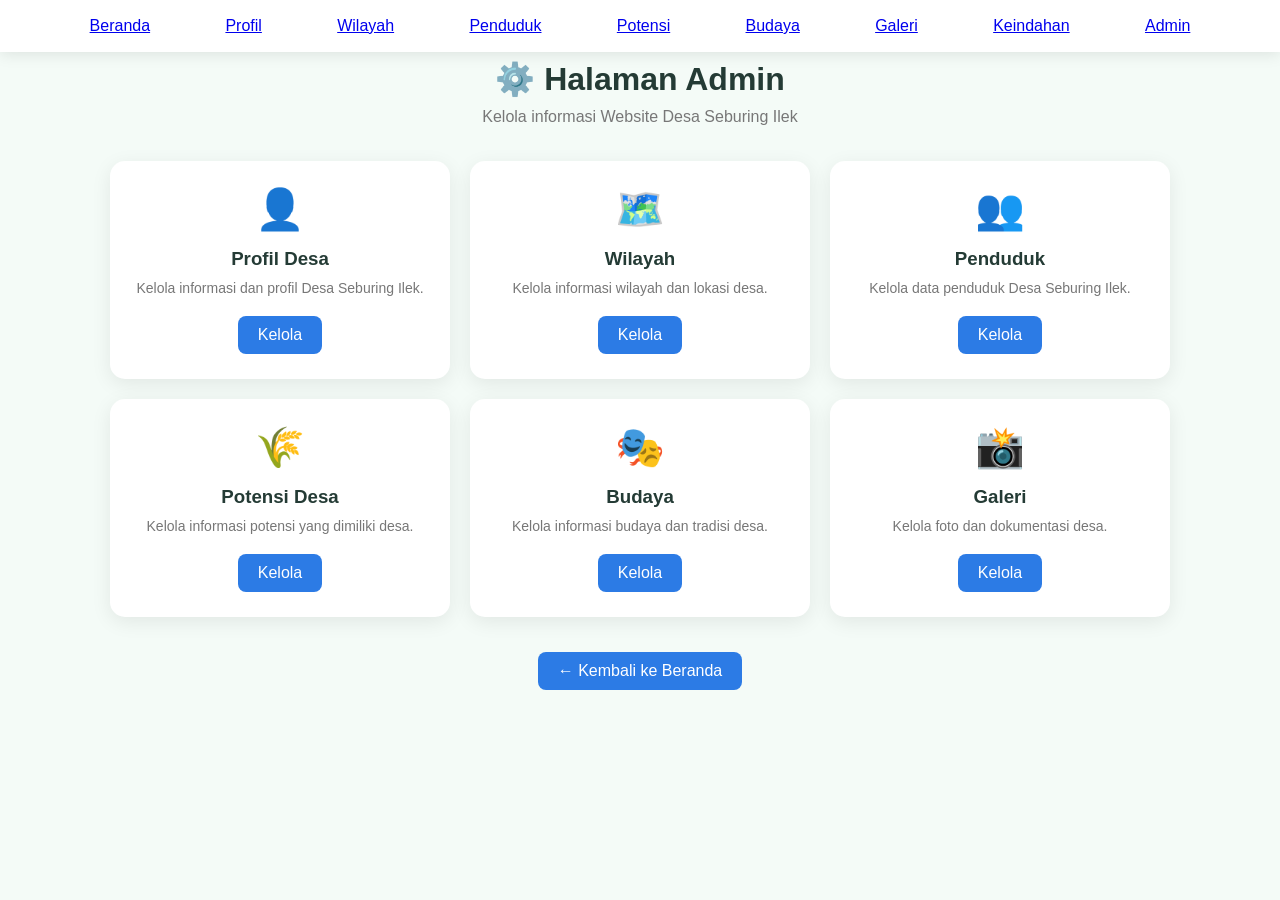
==== admin.html @ 55a8f006 "Update admin.html" ====
<!DOCTYPE html>
<html lang="id">
<head>
    <meta charset="UTF-8">
    <meta name="viewport" content="width=device-width, initial-scale=1.0">

    <title>Admin | Desa Seburing Ilek</title>

    <link rel="stylesheet" href="style.css">

    <style>
        .admin-container {
            max-width: 1100px;
            margin: 40px auto;
            padding: 20px;
        }

        .admin-header {
            text-align: center;
            margin-bottom: 35px;
        }

        .admin-header h1 {
            margin-bottom: 10px;
        }

        .admin-header p {
            color: #777;
        }

        .admin-grid {
            display: grid;
            grid-template-columns: repeat(3, 1fr);
            gap: 20px;
        }

        .admin-card {
            background: white;
            padding: 25px;
            border-radius: 15px;
            text-align: center;
            box-shadow: 0 5px 20px rgba(0,0,0,0.08);
            transition: 0.3s;
        }

        .admin-card:hover {
            transform: translateY(-5px);
        }

        .admin-icon {
            font-size: 40px;
            margin-bottom: 15px;
        }

        .admin-card h3 {
            margin-bottom: 10px;
        }

        .admin-card p {
            color: #777;
            font-size: 14px;
            margin-bottom: 20px;
        }

        .admin-btn {
            display: inline-block;
            padding: 10px 20px;
            border-radius: 8px;
            background: #2c7be5;
            color: white;
            text-decoration: none;
        }

        .admin-btn:hover {
            opacity: 0.85;
        }

        .kembali {
            text-align: center;
            margin-top: 35px;
        }

        .kembali a {
            text-decoration: none;
        }

        @media (max-width: 768px) {
            .admin-grid {
                grid-template-columns: 1fr;
            }
        }
    </style>
</head>

<body>

    <!-- NAVBAR -->
    <nav>
        <a href="index.html">Beranda</a>
        <a href="profil.html">Profil</a>
        <a href="wilayah.html">Wilayah</a>
        <a href="penduduk.html">Penduduk</a>
        <a href="potensi.html">Potensi</a>
        <a href="budaya.html">Budaya</a>
        <a href="galeri.html">Galeri</a>
        <a href="keindahan.html">Keindahan</a>
        <a href="admin.html">Admin</a>
    </nav>


    <!-- HALAMAN ADMIN -->
    <main class="admin-container">

        <div class="admin-header">
            <h1>⚙️ Halaman Admin</h1>
            <p>Kelola informasi Website Desa Seburing Ilek</p>
        </div>


        <div class="admin-grid">

            <!-- PROFIL -->
            <div class="admin-card">
                <div class="admin-icon">👤</div>

                <h3>Profil Desa</h3>

                <p>
                    Kelola informasi dan profil Desa Seburing Ilek.
                </p>

                <a href="profil.html" class="admin-btn">
                    Kelola
                </a>
            </div>


            <!-- WILAYAH -->
            <div class="admin-card">
                <div class="admin-icon">🗺️</div>

                <h3>Wilayah</h3>

                <p>
                    Kelola informasi wilayah dan lokasi desa.
                </p>

                <a href="wilayah.html" class="admin-btn">
                    Kelola
                </a>
            </div>


            <!-- PENDUDUK -->
            <div class="admin-card">
                <div class="admin-icon">👥</div>

                <h3>Penduduk</h3>

                <p>
                    Kelola data penduduk Desa Seburing Ilek.
                </p>

                <a href="penduduk.html" class="admin-btn">
                    Kelola
                </a>
            </div>


            <!-- POTENSI -->
            <div class="admin-card">
                <div class="admin-icon">🌾</div>

                <h3>Potensi Desa</h3>

                <p>
                    Kelola informasi potensi yang dimiliki desa.
                </p>

                <a href="potensi.html" class="admin-btn">
                    Kelola
                </a>
            </div>


            <!-- BUDAYA -->
            <div class="admin-card">
                <div class="admin-icon">🎭</div>

                <h3>Budaya</h3>

                <p>
                    Kelola informasi budaya dan tradisi desa.
                </p>

                <a href="budaya.html" class="admin-btn">
                    Kelola
                </a>
            </div>


            <!-- GALERI -->
            <div class="admin-card">
                <div class="admin-icon">📸</div>

                <h3>Galeri</h3>

                <p>
                    Kelola foto dan dokumentasi desa.
                </p>

                <a href="galeri.html" class="admin-btn">
                    Kelola
                </a>
            </div>

        </div>


        <div class="kembali">
            <a href="index.html" class="admin-btn">
                ← Kembali ke Beranda
            </a>
        </div>

    </main>

</body>
</html>
---- style.css ----
* {
    margin: 0;
    padding: 0;
    box-sizing: border-box;
    scroll-behavior: smooth;
}

body {
    font-family: Arial, sans-serif;
    background: #f4fbf7;
    color: #243b35;
}

/* NAVBAR */
nav {
    width: 100%;
    background: #ffffff;
    display: flex;
    justify-content: space-between;
    align-items: center;
    padding: 17px 7%;
    position: fixed;
    top: 0;
    left: 0;
    z-index: 1000;
    box-shadow: 0 2px 15px rgba(0,0,0,.1);
}

.logo {
    font-size: 24px;
    font-weight: bold;
    color: #16805c;
}

.logo span {
    color: #f0a83b;
}

nav ul {
    display: flex;
    list-style: none;
    gap: 25px;
}

nav ul li a {
    text-decoration: none;
    color: #263b34;
    font-weight: 600;
    transition: .3s;
}

nav ul li a:hover,
nav ul li a.active {
    color: #16805c;
}

/* HERO */
.hero {
    height: 100vh;
    display: flex;
    align-items: center;
    padding: 100px 8%;
    color: white;
    background:
        linear-gradient(rgba(0,80,55,.62), rgba(0,90,60,.5)),
        url("img/seburing1.jpg") center/cover;
}

.hero-content {
    max-width: 720px;
}

.hero-content small {
    letter-spacing: 4px;
    font-weight: bold;
}

.hero h1 {
    font-size: clamp(45px, 7vw, 78px);
    margin: 15px 0;
    line-height: 1.05;
}

.hero h1 span {
    color: #ffd37a;
}

.hero p {
    font-size: 18px;
    line-height: 1.8;
    margin-bottom: 30px;
}

.btn {
    display: inline-block;
    padding: 13px 25px;
    border-radius: 30px;
    text-decoration: none;
    background: #f0a83b;
    color: white;
    font-weight: bold;
    transition: .3s;
}

.btn:hover {
    transform: translateY(-3px);
    background: #16805c;
}

/* PAGE HEADER */
.page-header {
    margin-top: 70px;
    min-height: 330px;
    display: flex;
    justify-content: center;
    align-items: center;
    text-align: center;
    color: white;
    padding: 40px;
    background:
        linear-gradient(rgba(0,80,55,.7), rgba(0,90,60,.55)),
        url("img/seburing2.jpg") center/cover;
}

.page-header h1 {
    font-size: 52px;
    margin-bottom: 10px;
}

.page-header p {
    font-size: 18px;
}

/* SECTION */
section {
    padding: 80px 8%;
}

.title {
    text-align: center;
    margin-bottom: 45px;
}

.title small {
    color: #16805c;
    font-weight: bold;
    letter-spacing: 3px;
}

.title h2 {
    color: #164d3a;
    font-size: 38px;
    margin-top: 8px;
}

/* CONTENT */
.content {
    max-width: 1100px;
    margin: auto;
}

.two-column {
    display: grid;
    grid-template-columns: 1fr 1fr;
    gap: 50px;
    align-items: center;
}

.two-column img {
    width: 100%;
    height: 400px;
    object-fit: cover;
    border-radius: 22px;
    box-shadow: 0 12px 30px rgba(0,0,0,.12);
}

.text h3 {
    font-size: 30px;
    color: #16805c;
    margin-bottom: 18px;
}

.text p {
    line-height: 1.9;
    margin-bottom: 15px;
}

/* CARDS */
.cards {
    display: grid;
    grid-template-columns: repeat(3, 1fr);
    gap: 25px;
}

.card {
    background: white;
    border-radius: 18px;
    overflow: hidden;
    box-shadow: 0 8px 25px rgba(0,0,0,.08);
    transition: .3s;
}

.card:hover {
    transform: translateY(-7px);
}

.card img {
    width: 100%;
    height: 230px;
    object-fit: cover;
}

.card-body {
    padding: 22px;
}

.card-body h3 {
    color: #16805c;
    margin-bottom: 10px;
}

.card-body p {
    font-size: 14px;
    line-height: 1.7;
}

/* GALERI */
.gallery {
    display: grid;
    grid-template-columns: repeat(4, 1fr);
    gap: 18px;
}

.gallery img {
    width: 100%;
    height: 230px;
    object-fit: cover;
    border-radius: 15px;
    transition: .3s;
}

.gallery img:hover {
    transform: scale(1.03);
}

/* LOCATION */
.map {
    max-width: 1000px;
    margin: auto;
}

.map iframe {
    width: 100%;
    height: 430px;
    border: 0;
    border-radius: 20px;
    box-shadow: 0 10px 30px rgba(0,0,0,.12);
}

/* FOOTER */
footer {
    background: #104c3b;
    color: white;
    text-align: center;
    padding: 35px 20px;
}

footer h3 {
    color: #ffd37a;
    margin-bottom: 10px;
}

footer p {
    font-size: 14px;
    opacity: .9;
}

/* RESPONSIVE */
@media(max-width: 850px) {

    nav {
        padding: 15px 5%;
    }

    nav ul {
        gap: 10px;
    }

    nav ul li a {
        font-size: 11px;
    }

    .two-column {
        grid-template-columns: 1fr;
    }

    .cards {
        grid-template-columns: 1fr;
    }

    .gallery {
        grid-template-columns: repeat(2, 1fr);
    }

    .page-header h1 {
        font-size: 38px;
    }
}

@media(max-width: 500px) {

    nav ul {
        display: none;
    }

    .hero h1 {
        font-size: 43px;
    }

    .gallery {
        grid-template-columns: 1fr;
    }
}
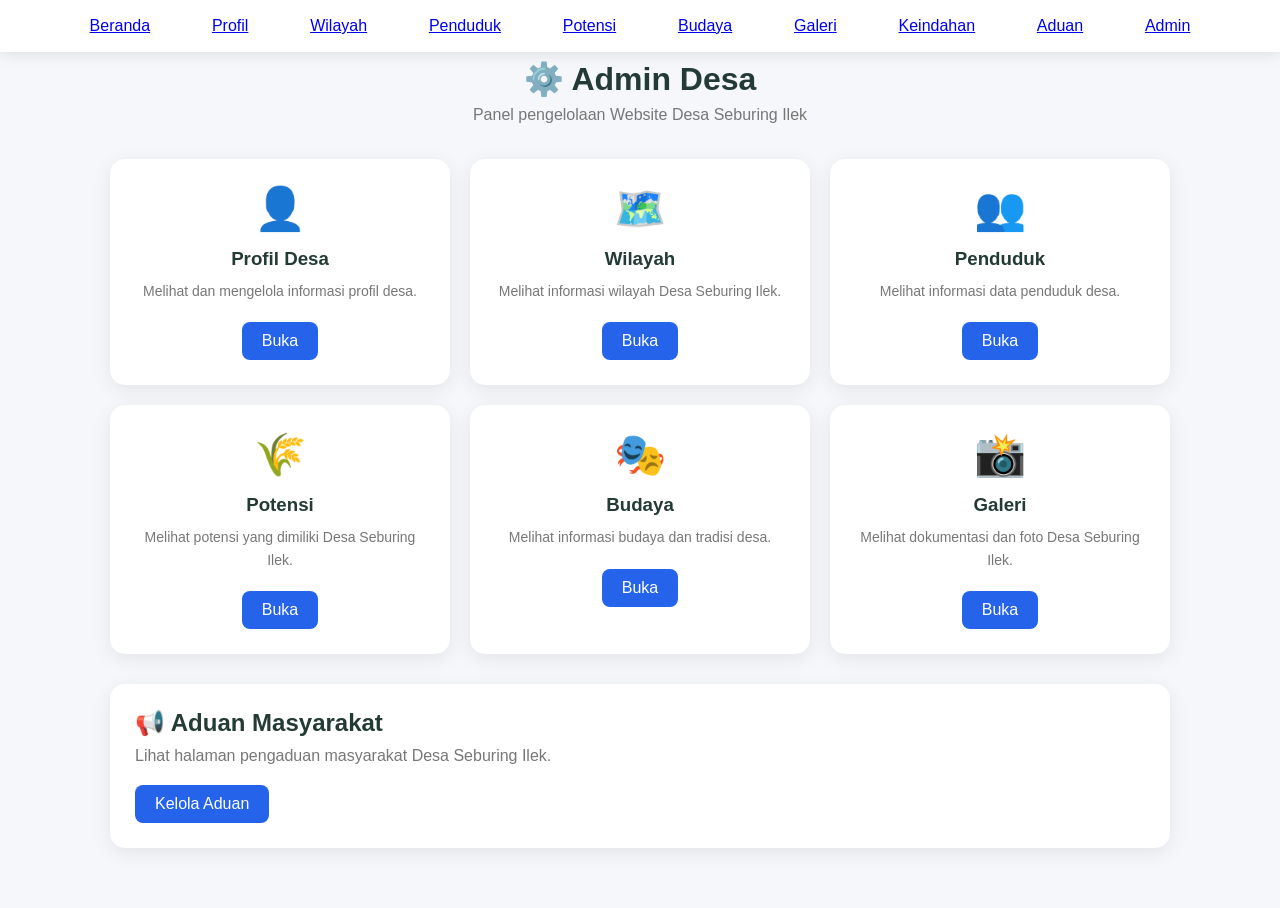
==== commit e460c08e: "Update admin.html" ====
--- a/admin.html
+++ b/admin.html
@@ -9,22 +9,27 @@
     <link rel="stylesheet" href="style.css">
 
     <style>
-        .admin-container {
+        body {
+            background: #f5f7fb;
+        }
+
+        .admin-page {
             max-width: 1100px;
             margin: 40px auto;
             padding: 20px;
         }
 
-        .admin-header {
+        .admin-title {
             text-align: center;
             margin-bottom: 35px;
         }
 
-        .admin-header h1 {
-            margin-bottom: 10px;
-        }
-
-        .admin-header p {
+        .admin-title h1 {
+            font-size: 32px;
+            margin-bottom: 8px;
+        }
+
+        .admin-title p {
             color: #777;
         }
 
@@ -40,15 +45,15 @@
             border-radius: 15px;
             text-align: center;
             box-shadow: 0 5px 20px rgba(0,0,0,0.08);
-            transition: 0.3s;
+            transition: .3s;
         }
 
         .admin-card:hover {
             transform: translateY(-5px);
         }
 
-        .admin-icon {
-            font-size: 40px;
+        .admin-card .icon {
+            font-size: 42px;
             margin-bottom: 15px;
         }
 
@@ -59,32 +64,47 @@
         .admin-card p {
             color: #777;
             font-size: 14px;
+            line-height: 1.6;
             margin-bottom: 20px;
         }
 
         .admin-btn {
             display: inline-block;
             padding: 10px 20px;
-            border-radius: 8px;
-            background: #2c7be5;
+            background: #2563eb;
             color: white;
             text-decoration: none;
+            border-radius: 8px;
         }
 
         .admin-btn:hover {
-            opacity: 0.85;
-        }
-
-        .kembali {
-            text-align: center;
-            margin-top: 35px;
-        }
-
-        .kembali a {
-            text-decoration: none;
-        }
-
-        @media (max-width: 768px) {
+            background: #1d4ed8;
+        }
+
+        .aduan-box {
+            margin-top: 30px;
+            background: white;
+            padding: 25px;
+            border-radius: 15px;
+            box-shadow: 0 5px 20px rgba(0,0,0,0.08);
+        }
+
+        .aduan-box h2 {
+            margin-bottom: 10px;
+        }
+
+        .aduan-box p {
+            color: #777;
+            margin-bottom: 20px;
+        }
+
+        @media (max-width: 800px) {
+            .admin-grid {
+                grid-template-columns: repeat(2, 1fr);
+            }
+        }
+
+        @media (max-width: 550px) {
             .admin-grid {
                 grid-template-columns: 1fr;
             }
@@ -104,123 +124,108 @@
         <a href="budaya.html">Budaya</a>
         <a href="galeri.html">Galeri</a>
         <a href="keindahan.html">Keindahan</a>
+        <a href="aduan.html">Aduan</a>
         <a href="admin.html">Admin</a>
     </nav>
 
 
-    <!-- HALAMAN ADMIN -->
-    <main class="admin-container">
-
-        <div class="admin-header">
-            <h1>⚙️ Halaman Admin</h1>
-            <p>Kelola informasi Website Desa Seburing Ilek</p>
+    <main class="admin-page">
+
+        <div class="admin-title">
+            <h1>⚙️ Admin Desa</h1>
+            <p>Panel pengelolaan Website Desa Seburing Ilek</p>
         </div>
 
 
         <div class="admin-grid">
 
-            <!-- PROFIL -->
-            <div class="admin-card">
-                <div class="admin-icon">👤</div>
-
+            <div class="admin-card">
+                <div class="icon">👤</div>
                 <h3>Profil Desa</h3>
-
-                <p>
-                    Kelola informasi dan profil Desa Seburing Ilek.
-                </p>
-
+                <p>
+                    Melihat dan mengelola informasi profil desa.
+                </p>
                 <a href="profil.html" class="admin-btn">
-                    Kelola
-                </a>
-            </div>
-
-
-            <!-- WILAYAH -->
-            <div class="admin-card">
-                <div class="admin-icon">🗺️</div>
-
+                    Buka
+                </a>
+            </div>
+
+
+            <div class="admin-card">
+                <div class="icon">🗺️</div>
                 <h3>Wilayah</h3>
-
-                <p>
-                    Kelola informasi wilayah dan lokasi desa.
-                </p>
-
+                <p>
+                    Melihat informasi wilayah Desa Seburing Ilek.
+                </p>
                 <a href="wilayah.html" class="admin-btn">
-                    Kelola
-                </a>
-            </div>
-
-
-            <!-- PENDUDUK -->
-            <div class="admin-card">
-                <div class="admin-icon">👥</div>
-
+                    Buka
+                </a>
+            </div>
+
+
+            <div class="admin-card">
+                <div class="icon">👥</div>
                 <h3>Penduduk</h3>
-
-                <p>
-                    Kelola data penduduk Desa Seburing Ilek.
-                </p>
-
+                <p>
+                    Melihat informasi data penduduk desa.
+                </p>
                 <a href="penduduk.html" class="admin-btn">
-                    Kelola
-                </a>
-            </div>
-
-
-            <!-- POTENSI -->
-            <div class="admin-card">
-                <div class="admin-icon">🌾</div>
-
-                <h3>Potensi Desa</h3>
-
-                <p>
-                    Kelola informasi potensi yang dimiliki desa.
-                </p>
-
+                    Buka
+                </a>
+            </div>
+
+
+            <div class="admin-card">
+                <div class="icon">🌾</div>
+                <h3>Potensi</h3>
+                <p>
+                    Melihat potensi yang dimiliki Desa Seburing Ilek.
+                </p>
                 <a href="potensi.html" class="admin-btn">
-                    Kelola
-                </a>
-            </div>
-
-
-            <!-- BUDAYA -->
-            <div class="admin-card">
-                <div class="admin-icon">🎭</div>
-
+                    Buka
+                </a>
+            </div>
+
+
+            <div class="admin-card">
+                <div class="icon">🎭</div>
                 <h3>Budaya</h3>
-
-                <p>
-                    Kelola informasi budaya dan tradisi desa.
-                </p>
-
+                <p>
+                    Melihat informasi budaya dan tradisi desa.
+                </p>
                 <a href="budaya.html" class="admin-btn">
-                    Kelola
-                </a>
-            </div>
-
-
-            <!-- GALERI -->
-            <div class="admin-card">
-                <div class="admin-icon">📸</div>
-
+                    Buka
+                </a>
+            </div>
+
+
+            <div class="admin-card">
+                <div class="icon">📸</div>
                 <h3>Galeri</h3>
-
-                <p>
-                    Kelola foto dan dokumentasi desa.
-                </p>
-
+                <p>
+                    Melihat dokumentasi dan foto Desa Seburing Ilek.
+                </p>
                 <a href="galeri.html" class="admin-btn">
-                    Kelola
+                    Buka
                 </a>
             </div>
 
         </div>
 
 
-        <div class="kembali">
-            <a href="index.html" class="admin-btn">
-                ← Kembali ke Beranda
+        <!-- ADUAN -->
+        <div class="aduan-box">
+
+            <h2>📢 Aduan Masyarakat</h2>
+
+            <p>
+                Lihat halaman pengaduan masyarakat Desa Seburing Ilek.
+            </p>
+
+            <a href="aduan.html" class="admin-btn">
+                Kelola Aduan
             </a>
+
         </div>
 
     </main>
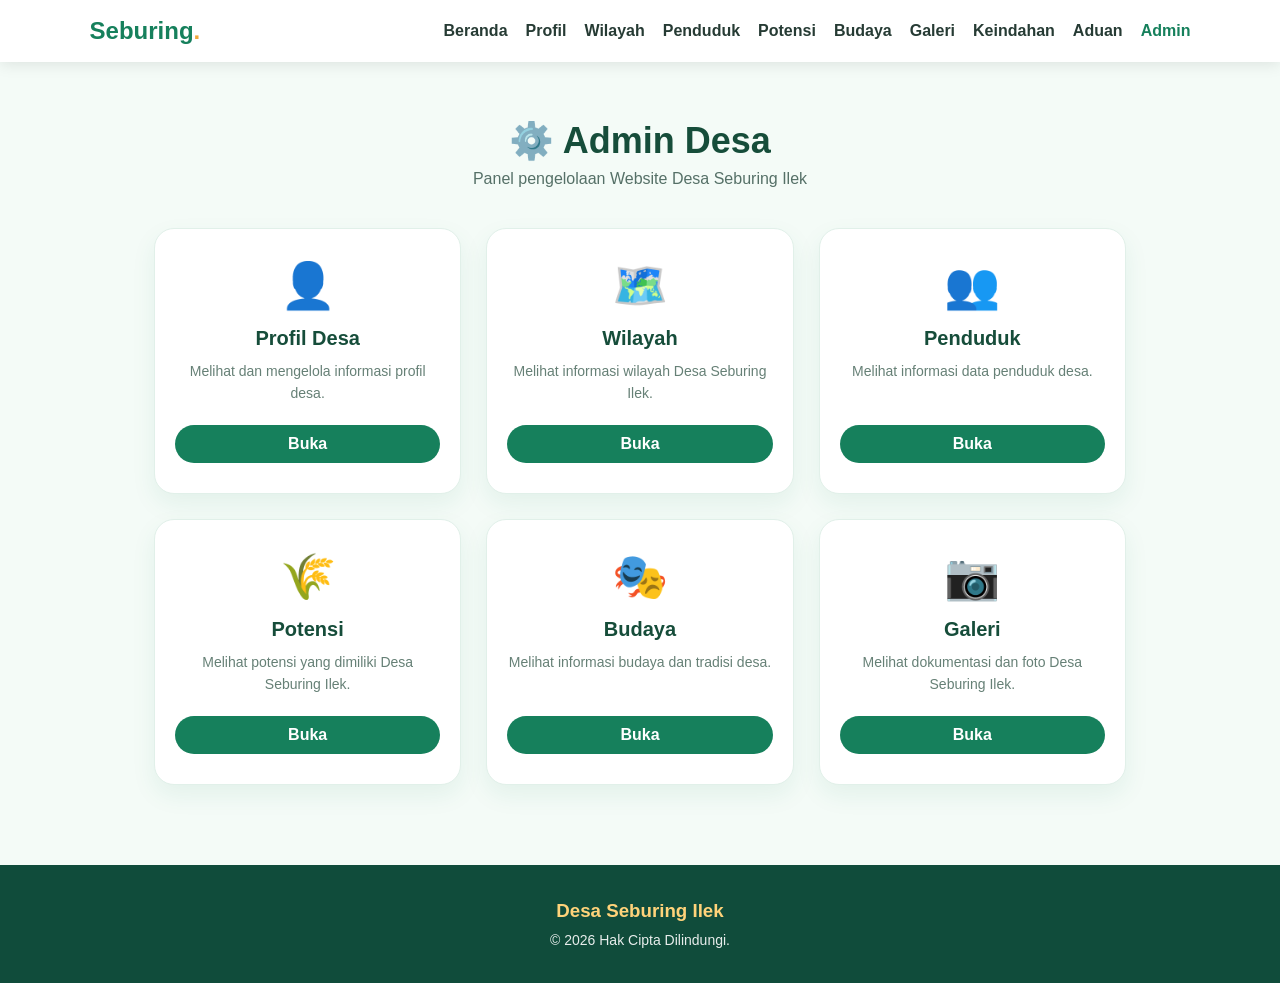
==== commit 708a65ab: "Update admin.html" ====
--- a/admin.html
+++ b/admin.html
@@ -3,232 +3,92 @@
 <head>
     <meta charset="UTF-8">
     <meta name="viewport" content="width=device-width, initial-scale=1.0">
-
     <title>Admin | Desa Seburing Ilek</title>
-
-    <link rel="stylesheet" href="style.css">
-
-    <style>
-        body {
-            background: #f5f7fb;
-        }
-
-        .admin-page {
-            max-width: 1100px;
-            margin: 40px auto;
-            padding: 20px;
-        }
-
-        .admin-title {
-            text-align: center;
-            margin-bottom: 35px;
-        }
-
-        .admin-title h1 {
-            font-size: 32px;
-            margin-bottom: 8px;
-        }
-
-        .admin-title p {
-            color: #777;
-        }
-
-        .admin-grid {
-            display: grid;
-            grid-template-columns: repeat(3, 1fr);
-            gap: 20px;
-        }
-
-        .admin-card {
-            background: white;
-            padding: 25px;
-            border-radius: 15px;
-            text-align: center;
-            box-shadow: 0 5px 20px rgba(0,0,0,0.08);
-            transition: .3s;
-        }
-
-        .admin-card:hover {
-            transform: translateY(-5px);
-        }
-
-        .admin-card .icon {
-            font-size: 42px;
-            margin-bottom: 15px;
-        }
-
-        .admin-card h3 {
-            margin-bottom: 10px;
-        }
-
-        .admin-card p {
-            color: #777;
-            font-size: 14px;
-            line-height: 1.6;
-            margin-bottom: 20px;
-        }
-
-        .admin-btn {
-            display: inline-block;
-            padding: 10px 20px;
-            background: #2563eb;
-            color: white;
-            text-decoration: none;
-            border-radius: 8px;
-        }
-
-        .admin-btn:hover {
-            background: #1d4ed8;
-        }
-
-        .aduan-box {
-            margin-top: 30px;
-            background: white;
-            padding: 25px;
-            border-radius: 15px;
-            box-shadow: 0 5px 20px rgba(0,0,0,0.08);
-        }
-
-        .aduan-box h2 {
-            margin-bottom: 10px;
-        }
-
-        .aduan-box p {
-            color: #777;
-            margin-bottom: 20px;
-        }
-
-        @media (max-width: 800px) {
-            .admin-grid {
-                grid-template-columns: repeat(2, 1fr);
-            }
-        }
-
-        @media (max-width: 550px) {
-            .admin-grid {
-                grid-template-columns: 1fr;
-            }
-        }
-    </style>
+    <!-- Pastikan file CSS terhubung dengan benar -->
+    <link rel="stylesheet" href="style.css"> 
 </head>
-
 <body>
 
     <!-- NAVBAR -->
     <nav>
-        <a href="index.html">Beranda</a>
-        <a href="profil.html">Profil</a>
-        <a href="wilayah.html">Wilayah</a>
-        <a href="penduduk.html">Penduduk</a>
-        <a href="potensi.html">Potensi</a>
-        <a href="budaya.html">Budaya</a>
-        <a href="galeri.html">Galeri</a>
-        <a href="keindahan.html">Keindahan</a>
-        <a href="aduan.html">Aduan</a>
-        <a href="admin.html">Admin</a>
+        <div class="logo">Seburing<span>.</span></div>
+        <ul>
+            <li><a href="index.html">Beranda</a></li>
+            <li><a href="#">Profil</a></li>
+            <li><a href="#">Wilayah</a></li>
+            <li><a href="#">Penduduk</a></li>
+            <li><a href="#">Potensi</a></li>
+            <li><a href="#">Budaya</a></li>
+            <li><a href="#">Galeri</a></li>
+            <li><a href="#">Keindahan</a></li>
+            <li><a href="#">Aduan</a></li>
+            <li><a href="admin.html" class="active">Admin</a></li>
+        </ul>
     </nav>
 
-
-    <main class="admin-page">
-
-        <div class="admin-title">
+    <!-- KONTEN ADMIN -->
+    <div class="admin-container">
+        <div class="admin-header">
             <h1>⚙️ Admin Desa</h1>
             <p>Panel pengelolaan Website Desa Seburing Ilek</p>
         </div>
 
-
         <div class="admin-grid">
-
+            <!-- Kartu 1 -->
             <div class="admin-card">
                 <div class="icon">👤</div>
                 <h3>Profil Desa</h3>
-                <p>
-                    Melihat dan mengelola informasi profil desa.
-                </p>
-                <a href="profil.html" class="admin-btn">
-                    Buka
-                </a>
+                <p>Melihat dan mengelola informasi profil desa.</p>
+                <a href="#" class="btn-admin">Buka</a>
             </div>
 
-
+            <!-- Kartu 2 -->
             <div class="admin-card">
                 <div class="icon">🗺️</div>
                 <h3>Wilayah</h3>
-                <p>
-                    Melihat informasi wilayah Desa Seburing Ilek.
-                </p>
-                <a href="wilayah.html" class="admin-btn">
-                    Buka
-                </a>
+                <p>Melihat informasi wilayah Desa Seburing Ilek.</p>
+                <a href="#" class="btn-admin">Buka</a>
             </div>
 
-
+            <!-- Kartu 3 -->
             <div class="admin-card">
                 <div class="icon">👥</div>
                 <h3>Penduduk</h3>
-                <p>
-                    Melihat informasi data penduduk desa.
-                </p>
-                <a href="penduduk.html" class="admin-btn">
-                    Buka
-                </a>
+                <p>Melihat informasi data penduduk desa.</p>
+                <a href="#" class="btn-admin">Buka</a>
             </div>
 
-
+            <!-- Kartu 4 -->
             <div class="admin-card">
                 <div class="icon">🌾</div>
                 <h3>Potensi</h3>
-                <p>
-                    Melihat potensi yang dimiliki Desa Seburing Ilek.
-                </p>
-                <a href="potensi.html" class="admin-btn">
-                    Buka
-                </a>
+                <p>Melihat potensi yang dimiliki Desa Seburing Ilek.</p>
+                <a href="#" class="btn-admin">Buka</a>
             </div>
 
-
+            <!-- Kartu 5 -->
             <div class="admin-card">
                 <div class="icon">🎭</div>
                 <h3>Budaya</h3>
-                <p>
-                    Melihat informasi budaya dan tradisi desa.
-                </p>
-                <a href="budaya.html" class="admin-btn">
-                    Buka
-                </a>
+                <p>Melihat informasi budaya dan tradisi desa.</p>
+                <a href="#" class="btn-admin">Buka</a>
             </div>
 
+            <!-- Kartu 6 -->
+            <div class="admin-card">
+                <div class="icon">📷</div>
+                <h3>Galeri</h3>
+                <p>Melihat dokumentasi dan foto Desa Seburing Ilek.</p>
+                <a href="#" class="btn-admin">Buka</a>
+            </div>
+        </div>
+    </div>
 
-            <div class="admin-card">
-                <div class="icon">📸</div>
-                <h3>Galeri</h3>
-                <p>
-                    Melihat dokumentasi dan foto Desa Seburing Ilek.
-                </p>
-                <a href="galeri.html" class="admin-btn">
-                    Buka
-                </a>
-            </div>
-
-        </div>
-
-
-        <!-- ADUAN -->
-        <div class="aduan-box">
-
-            <h2>📢 Aduan Masyarakat</h2>
-
-            <p>
-                Lihat halaman pengaduan masyarakat Desa Seburing Ilek.
-            </p>
-
-            <a href="aduan.html" class="admin-btn">
-                Kelola Aduan
-            </a>
-
-        </div>
-
-    </main>
+    <!-- FOOTER -->
+    <footer>
+        <h3>Desa Seburing Ilek</h3>
+        <p>&copy; 2026 Hak Cipta Dilindungi.</p>
+    </footer>
 
 </body>
 </html>
--- a/style.css
+++ b/style.css
@@ -1,4 +1,3 @@
-
 * {
     margin: 0;
     padding: 0;
@@ -27,20 +26,32 @@
     box-shadow: 0 2px 15px rgba(0,0,0,.1);
 }
 
+/* LOGO */
 .logo {
     font-size: 24px;
     font-weight: bold;
     color: #16805c;
+    white-space: nowrap;
+    flex-shrink: 0;
 }
 
 .logo span {
     color: #f0a83b;
 }
 
+/* MENU NAVBAR */
 nav ul {
     display: flex;
     list-style: none;
-    gap: 25px;
+    gap: 18px;
+    margin: 0;
+    padding: 0;
+    align-items: center;
+    white-space: nowrap;
+}
+
+nav ul li {
+    list-style: none;
 }
 
 nav ul li a {
@@ -48,6 +59,7 @@
     color: #263b34;
     font-weight: 600;
     transition: .3s;
+    white-space: nowrap;
 }
 
 nav ul li a:hover,
@@ -276,7 +288,23 @@
     opacity: .9;
 }
 
-/* RESPONSIVE */
+/* RESPONSIVE TABLET */
+@media(max-width: 1100px) {
+
+    nav {
+        padding: 15px 4%;
+    }
+
+    nav ul {
+        gap: 12px;
+    }
+
+    nav ul li a {
+        font-size: 14px;
+    }
+}
+
+/* RESPONSIVE HP */
 @media(max-width: 850px) {
 
     nav {
@@ -285,6 +313,8 @@
 
     nav ul {
         gap: 10px;
+        flex-wrap: wrap;
+        justify-content: center;
     }
 
     nav ul li a {
@@ -308,7 +338,12 @@
     }
 }
 
+/* RESPONSIVE HP KECIL */
 @media(max-width: 500px) {
+
+    nav {
+        padding: 15px 5%;
+    }
 
     nav ul {
         display: none;
@@ -322,3 +357,108 @@
         grid-template-columns: 1fr;
     }
 }
+
+
+
+
+
+
+
+/* ===================================
+   ADMIN PAGE STYLES (Tambahan Baru)
+   =================================== */
+
+/* Container Utama Admin */
+.admin-container {
+    padding-top: 120px; /* Jarak agar tidak tertutup Navbar */
+    padding-bottom: 80px;
+    min-height: 85vh;
+}
+
+/* Header Khusus Admin */
+.admin-header {
+    text-align: center;
+    margin-bottom: 40px;
+}
+
+.admin-header h1 {
+    font-size: 36px;
+    color: #164d3a;
+    display: flex;
+    align-items: center;
+    justify-content: center;
+    gap: 10px;
+}
+
+.admin-header p {
+    color: #557067;
+    margin-top: 8px;
+    font-size: 16px;
+}
+
+/* Grid Kartu Admin */
+.admin-grid {
+    display: grid;
+    grid-template-columns: repeat(auto-fit, minmax(280px, 1fr));
+    gap: 25px;
+    max-width: 1100px;
+    margin: 0 auto;
+    padding: 0 5%;
+}
+
+/* Kartu Admin dengan Sentuhan Warna Indah */
+.admin-card {
+    background: #ffffff;
+    border-radius: 20px;
+    padding: 30px 20px;
+    text-align: center;
+    box-shadow: 0 10px 25px rgba(22, 128, 92, 0.08);
+    border: 1px solid #e1f0e9;
+    transition: all 0.3s ease;
+    display: flex;
+    flex-direction: column;
+    align-items: center;
+}
+
+.admin-card:hover {
+    transform: translateY(-8px);
+    box-shadow: 0 15px 30px rgba(22, 128, 92, 0.15);
+    border-color: #16805c;
+}
+
+.admin-card .icon {
+    font-size: 45px;
+    margin-bottom: 15px;
+}
+
+.admin-card h3 {
+    color: #164d3a;
+    font-size: 20px;
+    margin-bottom: 10px;
+}
+
+.admin-card p {
+    color: #668076;
+    font-size: 14px;
+    line-height: 1.6;
+    margin-bottom: 20px;
+    flex-grow: 1;
+}
+
+/* Tombol Buka di Kartu Admin */
+.btn-admin {
+    display: inline-block;
+    width: 100%;
+    padding: 10px 0;
+    border-radius: 25px;
+    background: #16805c;
+    color: #ffffff;
+    text-decoration: none;
+    font-weight: bold;
+    transition: 0.3s;
+}
+
+.btn-admin:hover {
+    background: #f0a83b;
+    color: #ffffff;
+}
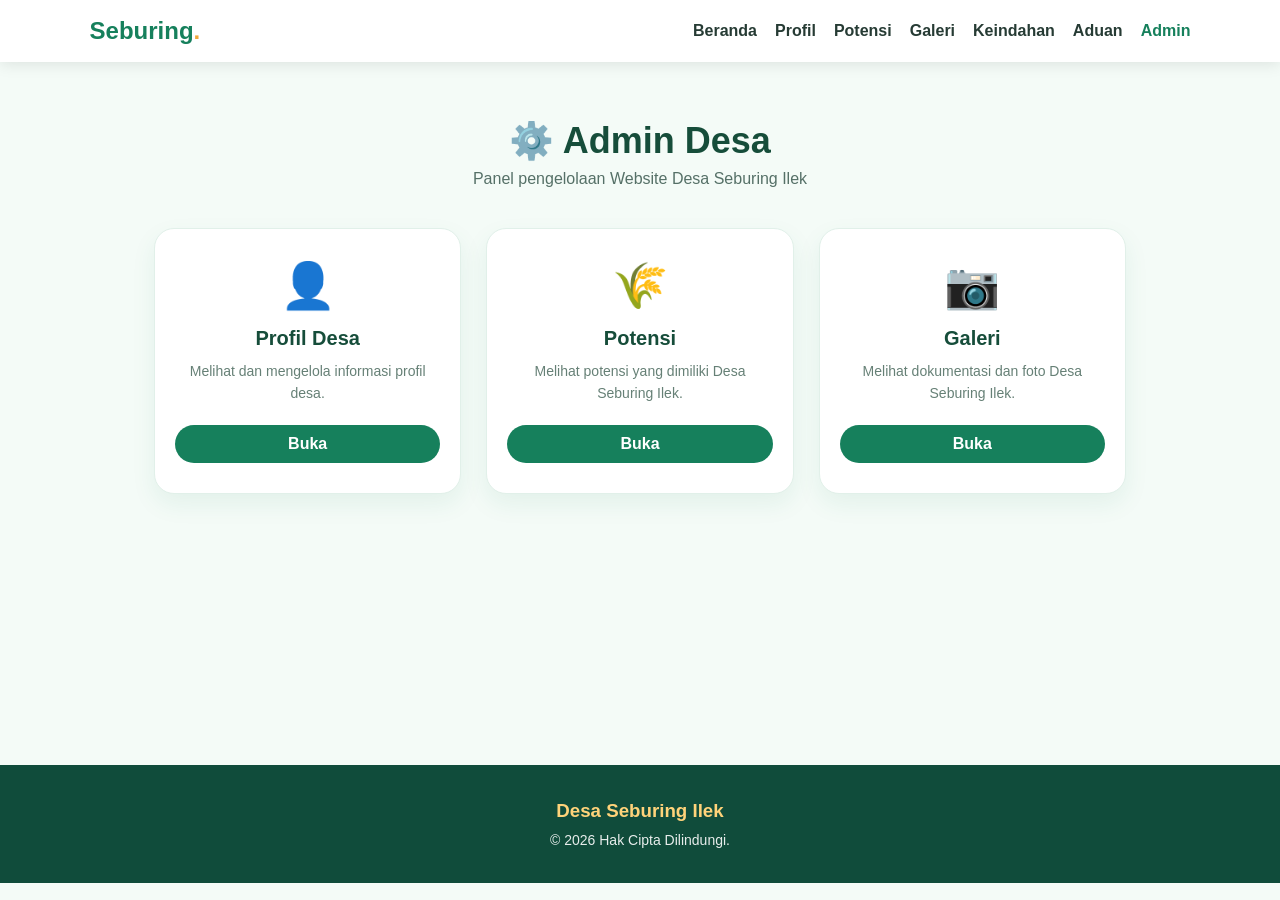
==== commit 9e72d465: "Update admin.html" ====
--- a/admin.html
+++ b/admin.html
@@ -4,8 +4,7 @@
     <meta charset="UTF-8">
     <meta name="viewport" content="width=device-width, initial-scale=1.0">
     <title>Admin | Desa Seburing Ilek</title>
-    <!-- Pastikan file CSS terhubung dengan benar -->
-    <link rel="stylesheet" href="style.css"> 
+    <link rel="stylesheet" href="style.css?v=1.1"> 
 </head>
 <body>
 
@@ -15,13 +14,10 @@
         <ul>
             <li><a href="index.html">Beranda</a></li>
             <li><a href="#">Profil</a></li>
-            <li><a href="#">Wilayah</a></li>
-            <li><a href="#">Penduduk</a></li>
             <li><a href="#">Potensi</a></li>
-            <li><a href="#">Budaya</a></li>
             <li><a href="#">Galeri</a></li>
             <li><a href="#">Keindahan</a></li>
-            <li><a href="#">Aduan</a></li>
+            <li><a href="aduan.html">Aduan</a></li>
             <li><a href="admin.html" class="active">Admin</a></li>
         </ul>
     </nav>
@@ -34,7 +30,7 @@
         </div>
 
         <div class="admin-grid">
-            <!-- Kartu 1 -->
+            <!-- Kartu 1: Profil Desa -->
             <div class="admin-card">
                 <div class="icon">👤</div>
                 <h3>Profil Desa</h3>
@@ -42,23 +38,7 @@
                 <a href="#" class="btn-admin">Buka</a>
             </div>
 
-            <!-- Kartu 2 -->
-            <div class="admin-card">
-                <div class="icon">🗺️</div>
-                <h3>Wilayah</h3>
-                <p>Melihat informasi wilayah Desa Seburing Ilek.</p>
-                <a href="#" class="btn-admin">Buka</a>
-            </div>
-
-            <!-- Kartu 3 -->
-            <div class="admin-card">
-                <div class="icon">👥</div>
-                <h3>Penduduk</h3>
-                <p>Melihat informasi data penduduk desa.</p>
-                <a href="#" class="btn-admin">Buka</a>
-            </div>
-
-            <!-- Kartu 4 -->
+            <!-- Kartu 2: Potensi -->
             <div class="admin-card">
                 <div class="icon">🌾</div>
                 <h3>Potensi</h3>
@@ -66,15 +46,7 @@
                 <a href="#" class="btn-admin">Buka</a>
             </div>
 
-            <!-- Kartu 5 -->
-            <div class="admin-card">
-                <div class="icon">🎭</div>
-                <h3>Budaya</h3>
-                <p>Melihat informasi budaya dan tradisi desa.</p>
-                <a href="#" class="btn-admin">Buka</a>
-            </div>
-
-            <!-- Kartu 6 -->
+            <!-- Kartu 3: Galeri -->
             <div class="admin-card">
                 <div class="icon">📷</div>
                 <h3>Galeri</h3>
--- a/style.css
+++ b/style.css
@@ -462,3 +462,138 @@
     background: #f0a83b;
     color: #ffffff;
 }
+
+
+
+
+/* ===================================
+   ADUAN PAGE STYLES (Tambahan Baru)
+   =================================== */
+
+/* Section Aduan Layout */
+.aduan-section {
+    padding-top: 120px; /* Jarak agar tidak tertutup Navbar */
+    padding-bottom: 80px;
+    max-width: 1100px;
+    margin: 0 auto;
+}
+
+.aduan-grid {
+    display: grid;
+    grid-template-columns: 1.2fr 0.8fr;
+    gap: 40px;
+    margin-top: 30px;
+}
+
+/* Card Form & Info */
+.aduan-card {
+    background: #ffffff;
+    padding: 35px;
+    border-radius: 20px;
+    box-shadow: 0 10px 25px rgba(22, 128, 92, 0.08);
+    border: 1px solid #e1f0e9;
+}
+
+.aduan-card h3 {
+    color: #164d3a;
+    font-size: 22px;
+    margin-bottom: 20px;
+    display: flex;
+    align-items: center;
+    gap: 10px;
+}
+
+/* Form Styles */
+.form-group {
+    margin-bottom: 20px;
+}
+
+.form-group label {
+    display: block;
+    margin-bottom: 8px;
+    font-weight: 600;
+    color: #263b34;
+    font-size: 14px;
+}
+
+.form-group input,
+.form-group select,
+.form-group textarea {
+    width: 100%;
+    padding: 12px 15px;
+    border: 1.5px solid #d1e2db;
+    border-radius: 12px;
+    font-family: inherit;
+    font-size: 14px;
+    color: #243b35;
+    background: #fdfdfd;
+    transition: 0.3s;
+}
+
+.form-group input:focus,
+.form-group select:focus,
+.form-group textarea:focus {
+    outline: none;
+    border-color: #16805c;
+    box-shadow: 0 0 0 4px rgba(22, 128, 92, 0.12);
+    background: #ffffff;
+}
+
+.btn-submit {
+    width: 100%;
+    padding: 14px;
+    background: #16805c;
+    color: #ffffff;
+    border: none;
+    border-radius: 30px;
+    font-size: 16px;
+    font-weight: bold;
+    cursor: pointer;
+    transition: 0.3s;
+}
+
+.btn-submit:hover {
+    background: #f0a83b;
+    transform: translateY(-2px);
+    box-shadow: 0 8px 20px rgba(240, 168, 59, 0.3);
+}
+
+/* Informasi Samping (Alur & Kontak) */
+.info-item {
+    display: flex;
+    align-items: flex-start;
+    gap: 15px;
+    margin-bottom: 20px;
+}
+
+.info-item .icon-box {
+    width: 45px;
+    height: 45px;
+    background: #eaf5f0;
+    color: #16805c;
+    border-radius: 12px;
+    display: flex;
+    align-items: center;
+    justify-content: center;
+    font-size: 20px;
+    flex-shrink: 0;
+}
+
+.info-item div h4 {
+    color: #164d3a;
+    font-size: 16px;
+    margin-bottom: 4px;
+}
+
+.info-item div p {
+    color: #557067;
+    font-size: 14px;
+    line-height: 1.5;
+}
+
+/* Responsive Aduan */
+@media(max-width: 850px) {
+    .aduan-grid {
+        grid-template-columns: 1fr;
+    }
+}
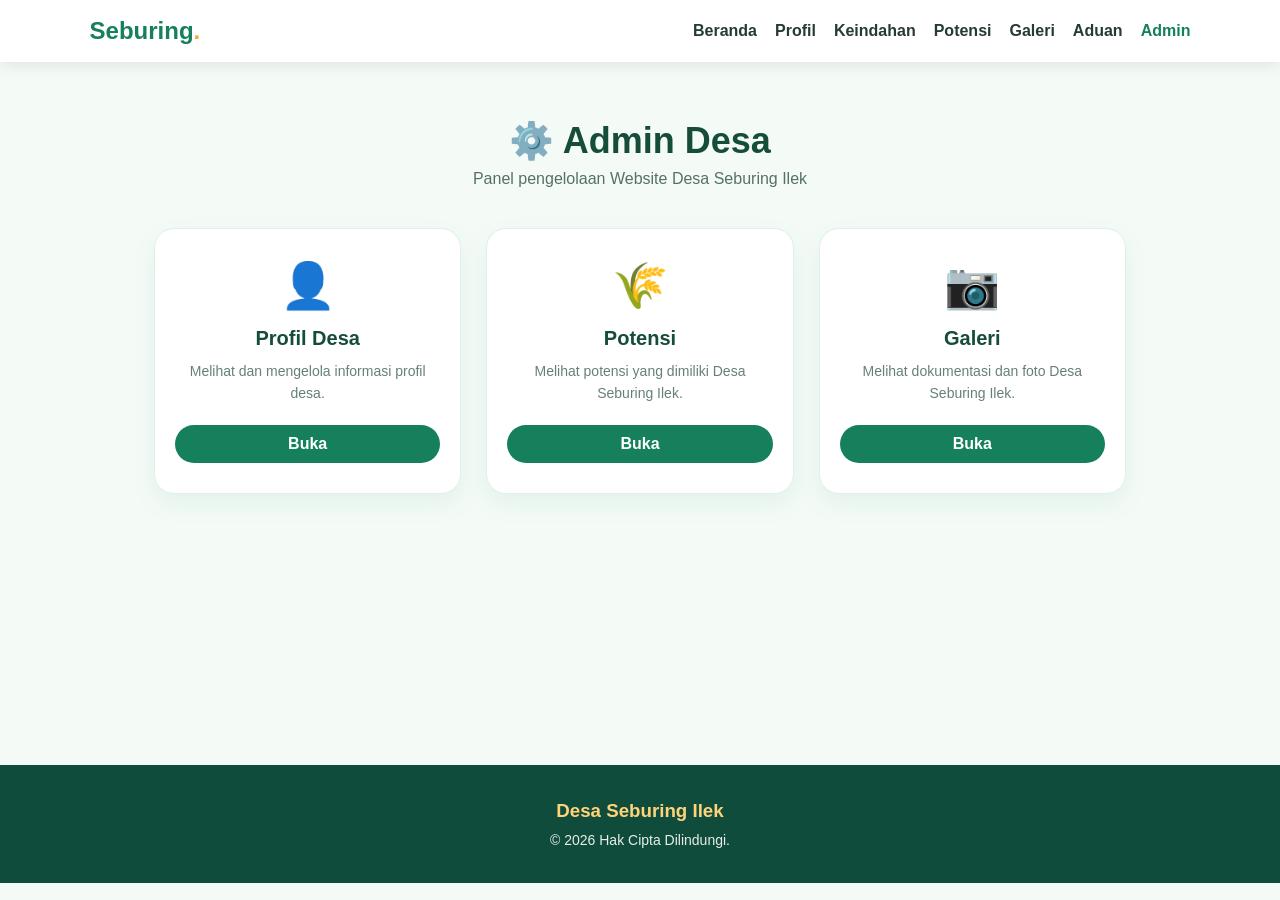
==== commit 449028bf: "Update admin.html" ====
--- a/admin.html
+++ b/admin.html
@@ -4,7 +4,7 @@
     <meta charset="UTF-8">
     <meta name="viewport" content="width=device-width, initial-scale=1.0">
     <title>Admin | Desa Seburing Ilek</title>
-    <link rel="stylesheet" href="style.css?v=1.1"> 
+    <link rel="stylesheet" href="style.css?v=2.0"> 
 </head>
 <body>
 
@@ -13,10 +13,10 @@
         <div class="logo">Seburing<span>.</span></div>
         <ul>
             <li><a href="index.html">Beranda</a></li>
-            <li><a href="#">Profil</a></li>
-            <li><a href="#">Potensi</a></li>
-            <li><a href="#">Galeri</a></li>
-            <li><a href="#">Keindahan</a></li>
+            <li><a href="profil.html">Profil</a></li>
+            <li><a href="keindahan.html">Keindahan</a></li>
+            <li><a href="potensi.html">Potensi</a></li>
+            <li><a href="galeri.html">Galeri</a></li>
             <li><a href="aduan.html">Aduan</a></li>
             <li><a href="admin.html" class="active">Admin</a></li>
         </ul>
@@ -30,28 +30,25 @@
         </div>
 
         <div class="admin-grid">
-            <!-- Kartu 1: Profil Desa -->
             <div class="admin-card">
                 <div class="icon">👤</div>
                 <h3>Profil Desa</h3>
                 <p>Melihat dan mengelola informasi profil desa.</p>
-                <a href="#" class="btn-admin">Buka</a>
+                <a href="profil.html" class="btn-admin">Buka</a>
             </div>
 
-            <!-- Kartu 2: Potensi -->
             <div class="admin-card">
                 <div class="icon">🌾</div>
                 <h3>Potensi</h3>
                 <p>Melihat potensi yang dimiliki Desa Seburing Ilek.</p>
-                <a href="#" class="btn-admin">Buka</a>
+                <a href="potensi.html" class="btn-admin">Buka</a>
             </div>
 
-            <!-- Kartu 3: Galeri -->
             <div class="admin-card">
                 <div class="icon">📷</div>
                 <h3>Galeri</h3>
                 <p>Melihat dokumentasi dan foto Desa Seburing Ilek.</p>
-                <a href="#" class="btn-admin">Buka</a>
+                <a href="galeri.html" class="btn-admin">Buka</a>
             </div>
         </div>
     </div>
--- a/style.css
+++ b/style.css
@@ -26,7 +26,6 @@
     box-shadow: 0 2px 15px rgba(0,0,0,.1);
 }
 
-/* LOGO */
 .logo {
     font-size: 24px;
     font-weight: bold;
@@ -39,7 +38,6 @@
     color: #f0a83b;
 }
 
-/* MENU NAVBAR */
 nav ul {
     display: flex;
     list-style: none;
@@ -120,262 +118,13 @@
     background: #16805c;
 }
 
-/* PAGE HEADER */
-.page-header {
-    margin-top: 70px;
-    min-height: 330px;
-    display: flex;
-    justify-content: center;
-    align-items: center;
-    text-align: center;
-    color: white;
-    padding: 40px;
-    background:
-        linear-gradient(rgba(0,80,55,.7), rgba(0,90,60,.55)),
-        url("img/seburing2.jpg") center/cover;
-}
-
-.page-header h1 {
-    font-size: 52px;
-    margin-bottom: 10px;
-}
-
-.page-header p {
-    font-size: 18px;
-}
-
-/* SECTION */
-section {
-    padding: 80px 8%;
-}
-
-.title {
-    text-align: center;
-    margin-bottom: 45px;
-}
-
-.title small {
-    color: #16805c;
-    font-weight: bold;
-    letter-spacing: 3px;
-}
-
-.title h2 {
-    color: #164d3a;
-    font-size: 38px;
-    margin-top: 8px;
-}
-
-/* CONTENT */
-.content {
-    max-width: 1100px;
-    margin: auto;
-}
-
-.two-column {
-    display: grid;
-    grid-template-columns: 1fr 1fr;
-    gap: 50px;
-    align-items: center;
-}
-
-.two-column img {
-    width: 100%;
-    height: 400px;
-    object-fit: cover;
-    border-radius: 22px;
-    box-shadow: 0 12px 30px rgba(0,0,0,.12);
-}
-
-.text h3 {
-    font-size: 30px;
-    color: #16805c;
-    margin-bottom: 18px;
-}
-
-.text p {
-    line-height: 1.9;
-    margin-bottom: 15px;
-}
-
-/* CARDS */
-.cards {
-    display: grid;
-    grid-template-columns: repeat(3, 1fr);
-    gap: 25px;
-}
-
-.card {
-    background: white;
-    border-radius: 18px;
-    overflow: hidden;
-    box-shadow: 0 8px 25px rgba(0,0,0,.08);
-    transition: .3s;
-}
-
-.card:hover {
-    transform: translateY(-7px);
-}
-
-.card img {
-    width: 100%;
-    height: 230px;
-    object-fit: cover;
-}
-
-.card-body {
-    padding: 22px;
-}
-
-.card-body h3 {
-    color: #16805c;
-    margin-bottom: 10px;
-}
-
-.card-body p {
-    font-size: 14px;
-    line-height: 1.7;
-}
-
-/* GALERI */
-.gallery {
-    display: grid;
-    grid-template-columns: repeat(4, 1fr);
-    gap: 18px;
-}
-
-.gallery img {
-    width: 100%;
-    height: 230px;
-    object-fit: cover;
-    border-radius: 15px;
-    transition: .3s;
-}
-
-.gallery img:hover {
-    transform: scale(1.03);
-}
-
-/* LOCATION */
-.map {
-    max-width: 1000px;
-    margin: auto;
-}
-
-.map iframe {
-    width: 100%;
-    height: 430px;
-    border: 0;
-    border-radius: 20px;
-    box-shadow: 0 10px 30px rgba(0,0,0,.12);
-}
-
-/* FOOTER */
-footer {
-    background: #104c3b;
-    color: white;
-    text-align: center;
-    padding: 35px 20px;
-}
-
-footer h3 {
-    color: #ffd37a;
-    margin-bottom: 10px;
-}
-
-footer p {
-    font-size: 14px;
-    opacity: .9;
-}
-
-/* RESPONSIVE TABLET */
-@media(max-width: 1100px) {
-
-    nav {
-        padding: 15px 4%;
-    }
-
-    nav ul {
-        gap: 12px;
-    }
-
-    nav ul li a {
-        font-size: 14px;
-    }
-}
-
-/* RESPONSIVE HP */
-@media(max-width: 850px) {
-
-    nav {
-        padding: 15px 5%;
-    }
-
-    nav ul {
-        gap: 10px;
-        flex-wrap: wrap;
-        justify-content: center;
-    }
-
-    nav ul li a {
-        font-size: 11px;
-    }
-
-    .two-column {
-        grid-template-columns: 1fr;
-    }
-
-    .cards {
-        grid-template-columns: 1fr;
-    }
-
-    .gallery {
-        grid-template-columns: repeat(2, 1fr);
-    }
-
-    .page-header h1 {
-        font-size: 38px;
-    }
-}
-
-/* RESPONSIVE HP KECIL */
-@media(max-width: 500px) {
-
-    nav {
-        padding: 15px 5%;
-    }
-
-    nav ul {
-        display: none;
-    }
-
-    .hero h1 {
-        font-size: 43px;
-    }
-
-    .gallery {
-        grid-template-columns: 1fr;
-    }
-}
-
-
-
-
-
-
-
-/* ===================================
-   ADMIN PAGE STYLES (Tambahan Baru)
-   =================================== */
-
-/* Container Utama Admin */
+/* ADMIN PAGE STYLES */
 .admin-container {
-    padding-top: 120px; /* Jarak agar tidak tertutup Navbar */
+    padding-top: 120px;
     padding-bottom: 80px;
     min-height: 85vh;
 }
 
-/* Header Khusus Admin */
 .admin-header {
     text-align: center;
     margin-bottom: 40px;
@@ -396,7 +145,6 @@
     font-size: 16px;
 }
 
-/* Grid Kartu Admin */
 .admin-grid {
     display: grid;
     grid-template-columns: repeat(auto-fit, minmax(280px, 1fr));
@@ -406,7 +154,6 @@
     padding: 0 5%;
 }
 
-/* Kartu Admin dengan Sentuhan Warna Indah */
 .admin-card {
     background: #ffffff;
     border-radius: 20px;
@@ -445,7 +192,6 @@
     flex-grow: 1;
 }
 
-/* Tombol Buka di Kartu Admin */
 .btn-admin {
     display: inline-block;
     width: 100%;
@@ -463,16 +209,9 @@
     color: #ffffff;
 }
 
-
-
-
-/* ===================================
-   ADUAN PAGE STYLES (Tambahan Baru)
-   =================================== */
-
-/* Section Aduan Layout */
+/* ADUAN PAGE STYLES */
 .aduan-section {
-    padding-top: 120px; /* Jarak agar tidak tertutup Navbar */
+    padding-top: 120px;
     padding-bottom: 80px;
     max-width: 1100px;
     margin: 0 auto;
@@ -485,7 +224,6 @@
     margin-top: 30px;
 }
 
-/* Card Form & Info */
 .aduan-card {
     background: #ffffff;
     padding: 35px;
@@ -503,7 +241,6 @@
     gap: 10px;
 }
 
-/* Form Styles */
 .form-group {
     margin-bottom: 20px;
 }
@@ -558,7 +295,6 @@
     box-shadow: 0 8px 20px rgba(240, 168, 59, 0.3);
 }
 
-/* Informasi Samping (Alur & Kontak) */
 .info-item {
     display: flex;
     align-items: flex-start;
@@ -591,9 +327,56 @@
     line-height: 1.5;
 }
 
-/* Responsive Aduan */
+/* FOOTER */
+footer {
+    background: #104c3b;
+    color: white;
+    text-align: center;
+    padding: 35px 20px;
+}
+
+footer h3 {
+    color: #ffd37a;
+    margin-bottom: 10px;
+}
+
+footer p {
+    font-size: 14px;
+    opacity: .9;
+}
+
+/* RESPONSIVE TABLET & HP */
+@media(max-width: 1100px) {
+    nav {
+        padding: 15px 4%;
+    }
+    nav ul {
+        gap: 12px;
+    }
+    nav ul li a {
+        font-size: 14px;
+    }
+}
+
 @media(max-width: 850px) {
+    nav {
+        padding: 15px 5%;
+    }
+    nav ul {
+        gap: 10px;
+        flex-wrap: wrap;
+        justify-content: center;
+    }
+    nav ul li a {
+        font-size: 11px;
+    }
     .aduan-grid {
         grid-template-columns: 1fr;
     }
 }
+
+@media(max-width: 500px) {
+    nav ul {
+        display: none;
+    }
+}
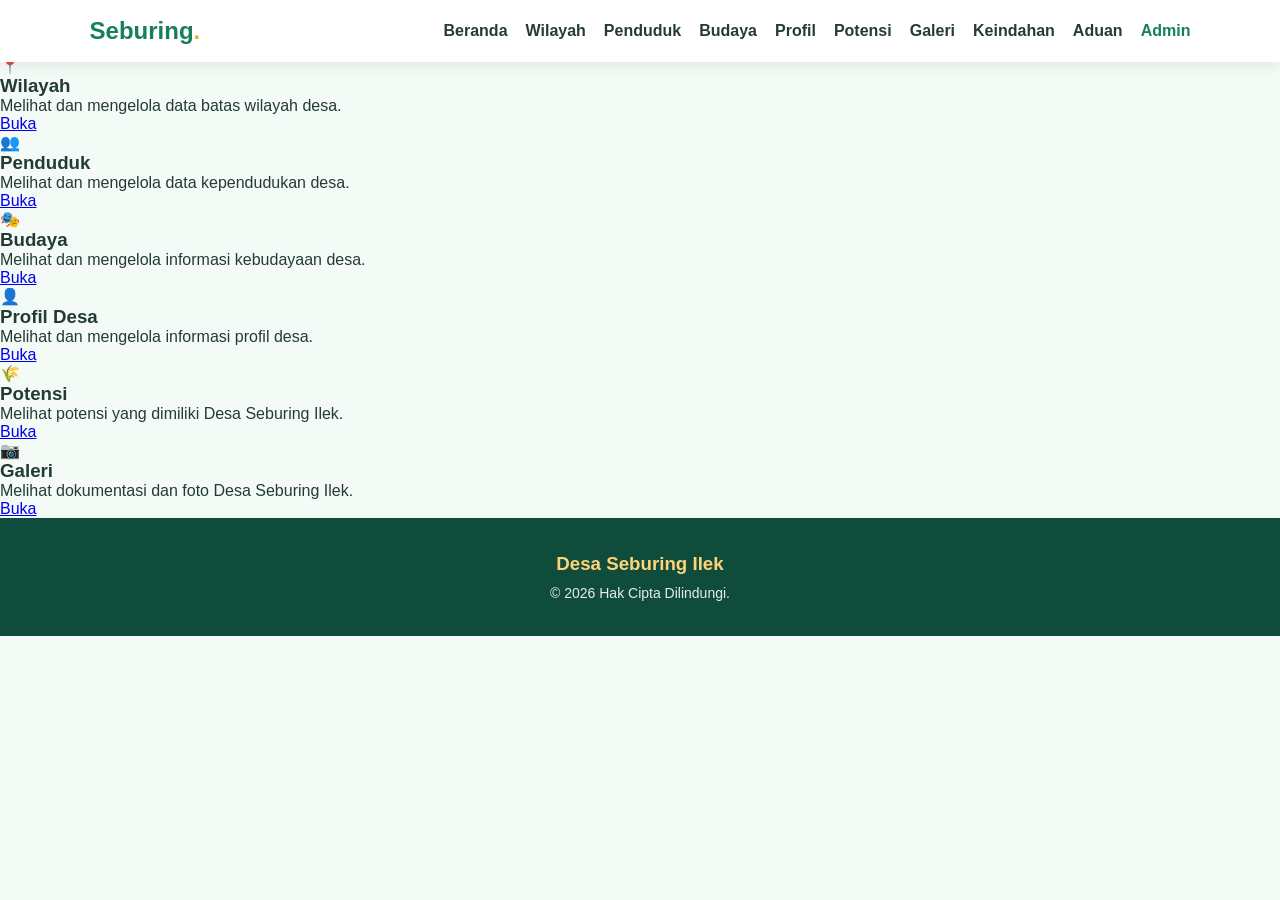
==== commit aff73639: "Update admin.html" ====
--- a/admin.html
+++ b/admin.html
@@ -4,7 +4,7 @@
     <meta charset="UTF-8">
     <meta name="viewport" content="width=device-width, initial-scale=1.0">
     <title>Admin | Desa Seburing Ilek</title>
-    <link rel="stylesheet" href="style.css?v=2.0"> 
+    <link rel="stylesheet" href="style.css">
 </head>
 <body>
 
@@ -13,10 +13,13 @@
         <div class="logo">Seburing<span>.</span></div>
         <ul>
             <li><a href="index.html">Beranda</a></li>
-            <li><a href="profil.html">Profil</a></li>
-            <li><a href="keindahan.html">Keindahan</a></li>
-            <li><a href="potensi.html">Potensi</a></li>
-            <li><a href="galeri.html">Galeri</a></li>
+            <li><a href="#">Wilayah</a></li>
+            <li><a href="#">Penduduk</a></li>
+            <li><a href="#">Budaya</a></li>
+            <li><a href="#">Profil</a></li>
+            <li><a href="#">Potensi</a></li>
+            <li><a href="#">Galeri</a></li>
+            <li><a href="#">Keindahan</a></li>
             <li><a href="aduan.html">Aduan</a></li>
             <li><a href="admin.html" class="active">Admin</a></li>
         </ul>
@@ -31,24 +34,45 @@
 
         <div class="admin-grid">
             <div class="admin-card">
+                <div class="icon">📍</div>
+                <h3>Wilayah</h3>
+                <p>Melihat dan mengelola data batas wilayah desa.</p>
+                <a href="#" class="btn-admin">Buka</a>
+            </div>
+
+            <div class="admin-card">
+                <div class="icon">👥</div>
+                <h3>Penduduk</h3>
+                <p>Melihat dan mengelola data kependudukan desa.</p>
+                <a href="#" class="btn-admin">Buka</a>
+            </div>
+
+            <div class="admin-card">
+                <div class="icon">🎭</div>
+                <h3>Budaya</h3>
+                <p>Melihat dan mengelola informasi kebudayaan desa.</p>
+                <a href="#" class="btn-admin">Buka</a>
+            </div>
+
+            <div class="admin-card">
                 <div class="icon">👤</div>
                 <h3>Profil Desa</h3>
                 <p>Melihat dan mengelola informasi profil desa.</p>
-                <a href="profil.html" class="btn-admin">Buka</a>
+                <a href="#" class="btn-admin">Buka</a>
             </div>
 
             <div class="admin-card">
                 <div class="icon">🌾</div>
                 <h3>Potensi</h3>
                 <p>Melihat potensi yang dimiliki Desa Seburing Ilek.</p>
-                <a href="potensi.html" class="btn-admin">Buka</a>
+                <a href="#" class="btn-admin">Buka</a>
             </div>
 
             <div class="admin-card">
                 <div class="icon">📷</div>
                 <h3>Galeri</h3>
                 <p>Melihat dokumentasi dan foto Desa Seburing Ilek.</p>
-                <a href="galeri.html" class="btn-admin">Buka</a>
+                <a href="#" class="btn-admin">Buka</a>
             </div>
         </div>
     </div>
--- a/style.css
+++ b/style.css
@@ -9,6 +9,13 @@
     font-family: Arial, sans-serif;
     background: #f4fbf7;
     color: #243b35;
+}
+
+/* PEMBATAS GAMBAR AGAR TIDAK MEMBESAR / BERANTAKAN */
+img {
+    max-width: 100%;
+    height: auto;
+    display: block;
 }
 
 /* NAVBAR */
@@ -48,10 +55,6 @@
     white-space: nowrap;
 }
 
-nav ul li {
-    list-style: none;
-}
-
 nav ul li a {
     text-decoration: none;
     color: #263b34;
@@ -65,7 +68,7 @@
     color: #16805c;
 }
 
-/* HERO */
+/* HERO SECTION */
 .hero {
     height: 100vh;
     display: flex;
@@ -118,213 +121,50 @@
     background: #16805c;
 }
 
-/* ADMIN PAGE STYLES */
-.admin-container {
-    padding-top: 120px;
-    padding-bottom: 80px;
-    min-height: 85vh;
+/* HEADER HALAMAN */
+.page-header {
+    margin-top: 70px;
+    min-height: 280px;
+    display: flex;
+    justify-content: center;
+    align-items: center;
+    text-align: center;
+    color: white;
+    padding: 40px;
+    background:
+        linear-gradient(rgba(0,80,55,.7), rgba(0,90,60,.55)),
+        url("img/seburing2.jpg") center/cover;
 }
 
-.admin-header {
-    text-align: center;
-    margin-bottom: 40px;
+.page-header h1 {
+    font-size: 42px;
+    margin-bottom: 10px;
 }
 
-.admin-header h1 {
-    font-size: 36px;
-    color: #164d3a;
-    display: flex;
-    align-items: center;
-    justify-content: center;
-    gap: 10px;
-}
-
-.admin-header p {
-    color: #557067;
-    margin-top: 8px;
+.page-header p {
     font-size: 16px;
 }
 
-.admin-grid {
-    display: grid;
-    grid-template-columns: repeat(auto-fit, minmax(280px, 1fr));
-    gap: 25px;
-    max-width: 1100px;
-    margin: 0 auto;
-    padding: 0 5%;
+/* SECTION GLOBAL */
+section {
+    padding: 60px 8%;
 }
 
-.admin-card {
-    background: #ffffff;
-    border-radius: 20px;
-    padding: 30px 20px;
+.title {
     text-align: center;
-    box-shadow: 0 10px 25px rgba(22, 128, 92, 0.08);
-    border: 1px solid #e1f0e9;
-    transition: all 0.3s ease;
-    display: flex;
-    flex-direction: column;
-    align-items: center;
+    margin-bottom: 45px;
 }
 
-.admin-card:hover {
-    transform: translateY(-8px);
-    box-shadow: 0 15px 30px rgba(22, 128, 92, 0.15);
-    border-color: #16805c;
+.title small {
+    color: #16805c;
+    font-weight: bold;
+    letter-spacing: 3px;
 }
 
-.admin-card .icon {
-    font-size: 45px;
-    margin-bottom: 15px;
-}
-
-.admin-card h3 {
+.title h2 {
     color: #164d3a;
-    font-size: 20px;
-    margin-bottom: 10px;
-}
-
-.admin-card p {
-    color: #668076;
-    font-size: 14px;
-    line-height: 1.6;
-    margin-bottom: 20px;
-    flex-grow: 1;
-}
-
-.btn-admin {
-    display: inline-block;
-    width: 100%;
-    padding: 10px 0;
-    border-radius: 25px;
-    background: #16805c;
-    color: #ffffff;
-    text-decoration: none;
-    font-weight: bold;
-    transition: 0.3s;
-}
-
-.btn-admin:hover {
-    background: #f0a83b;
-    color: #ffffff;
-}
-
-/* ADUAN PAGE STYLES */
-.aduan-section {
-    padding-top: 120px;
-    padding-bottom: 80px;
-    max-width: 1100px;
-    margin: 0 auto;
-}
-
-.aduan-grid {
-    display: grid;
-    grid-template-columns: 1.2fr 0.8fr;
-    gap: 40px;
-    margin-top: 30px;
-}
-
-.aduan-card {
-    background: #ffffff;
-    padding: 35px;
-    border-radius: 20px;
-    box-shadow: 0 10px 25px rgba(22, 128, 92, 0.08);
-    border: 1px solid #e1f0e9;
-}
-
-.aduan-card h3 {
-    color: #164d3a;
-    font-size: 22px;
-    margin-bottom: 20px;
-    display: flex;
-    align-items: center;
-    gap: 10px;
-}
-
-.form-group {
-    margin-bottom: 20px;
-}
-
-.form-group label {
-    display: block;
-    margin-bottom: 8px;
-    font-weight: 600;
-    color: #263b34;
-    font-size: 14px;
-}
-
-.form-group input,
-.form-group select,
-.form-group textarea {
-    width: 100%;
-    padding: 12px 15px;
-    border: 1.5px solid #d1e2db;
-    border-radius: 12px;
-    font-family: inherit;
-    font-size: 14px;
-    color: #243b35;
-    background: #fdfdfd;
-    transition: 0.3s;
-}
-
-.form-group input:focus,
-.form-group select:focus,
-.form-group textarea:focus {
-    outline: none;
-    border-color: #16805c;
-    box-shadow: 0 0 0 4px rgba(22, 128, 92, 0.12);
-    background: #ffffff;
-}
-
-.btn-submit {
-    width: 100%;
-    padding: 14px;
-    background: #16805c;
-    color: #ffffff;
-    border: none;
-    border-radius: 30px;
-    font-size: 16px;
-    font-weight: bold;
-    cursor: pointer;
-    transition: 0.3s;
-}
-
-.btn-submit:hover {
-    background: #f0a83b;
-    transform: translateY(-2px);
-    box-shadow: 0 8px 20px rgba(240, 168, 59, 0.3);
-}
-
-.info-item {
-    display: flex;
-    align-items: flex-start;
-    gap: 15px;
-    margin-bottom: 20px;
-}
-
-.info-item .icon-box {
-    width: 45px;
-    height: 45px;
-    background: #eaf5f0;
-    color: #16805c;
-    border-radius: 12px;
-    display: flex;
-    align-items: center;
-    justify-content: center;
-    font-size: 20px;
-    flex-shrink: 0;
-}
-
-.info-item div h4 {
-    color: #164d3a;
-    font-size: 16px;
-    margin-bottom: 4px;
-}
-
-.info-item div p {
-    color: #557067;
-    font-size: 14px;
-    line-height: 1.5;
+    font-size: 36px;
+    margin-top: 8px;
 }
 
 /* FOOTER */
@@ -344,39 +184,3 @@
     font-size: 14px;
     opacity: .9;
 }
-
-/* RESPONSIVE TABLET & HP */
-@media(max-width: 1100px) {
-    nav {
-        padding: 15px 4%;
-    }
-    nav ul {
-        gap: 12px;
-    }
-    nav ul li a {
-        font-size: 14px;
-    }
-}
-
-@media(max-width: 850px) {
-    nav {
-        padding: 15px 5%;
-    }
-    nav ul {
-        gap: 10px;
-        flex-wrap: wrap;
-        justify-content: center;
-    }
-    nav ul li a {
-        font-size: 11px;
-    }
-    .aduan-grid {
-        grid-template-columns: 1fr;
-    }
-}
-
-@media(max-width: 500px) {
-    nav ul {
-        display: none;
-    }
-}
